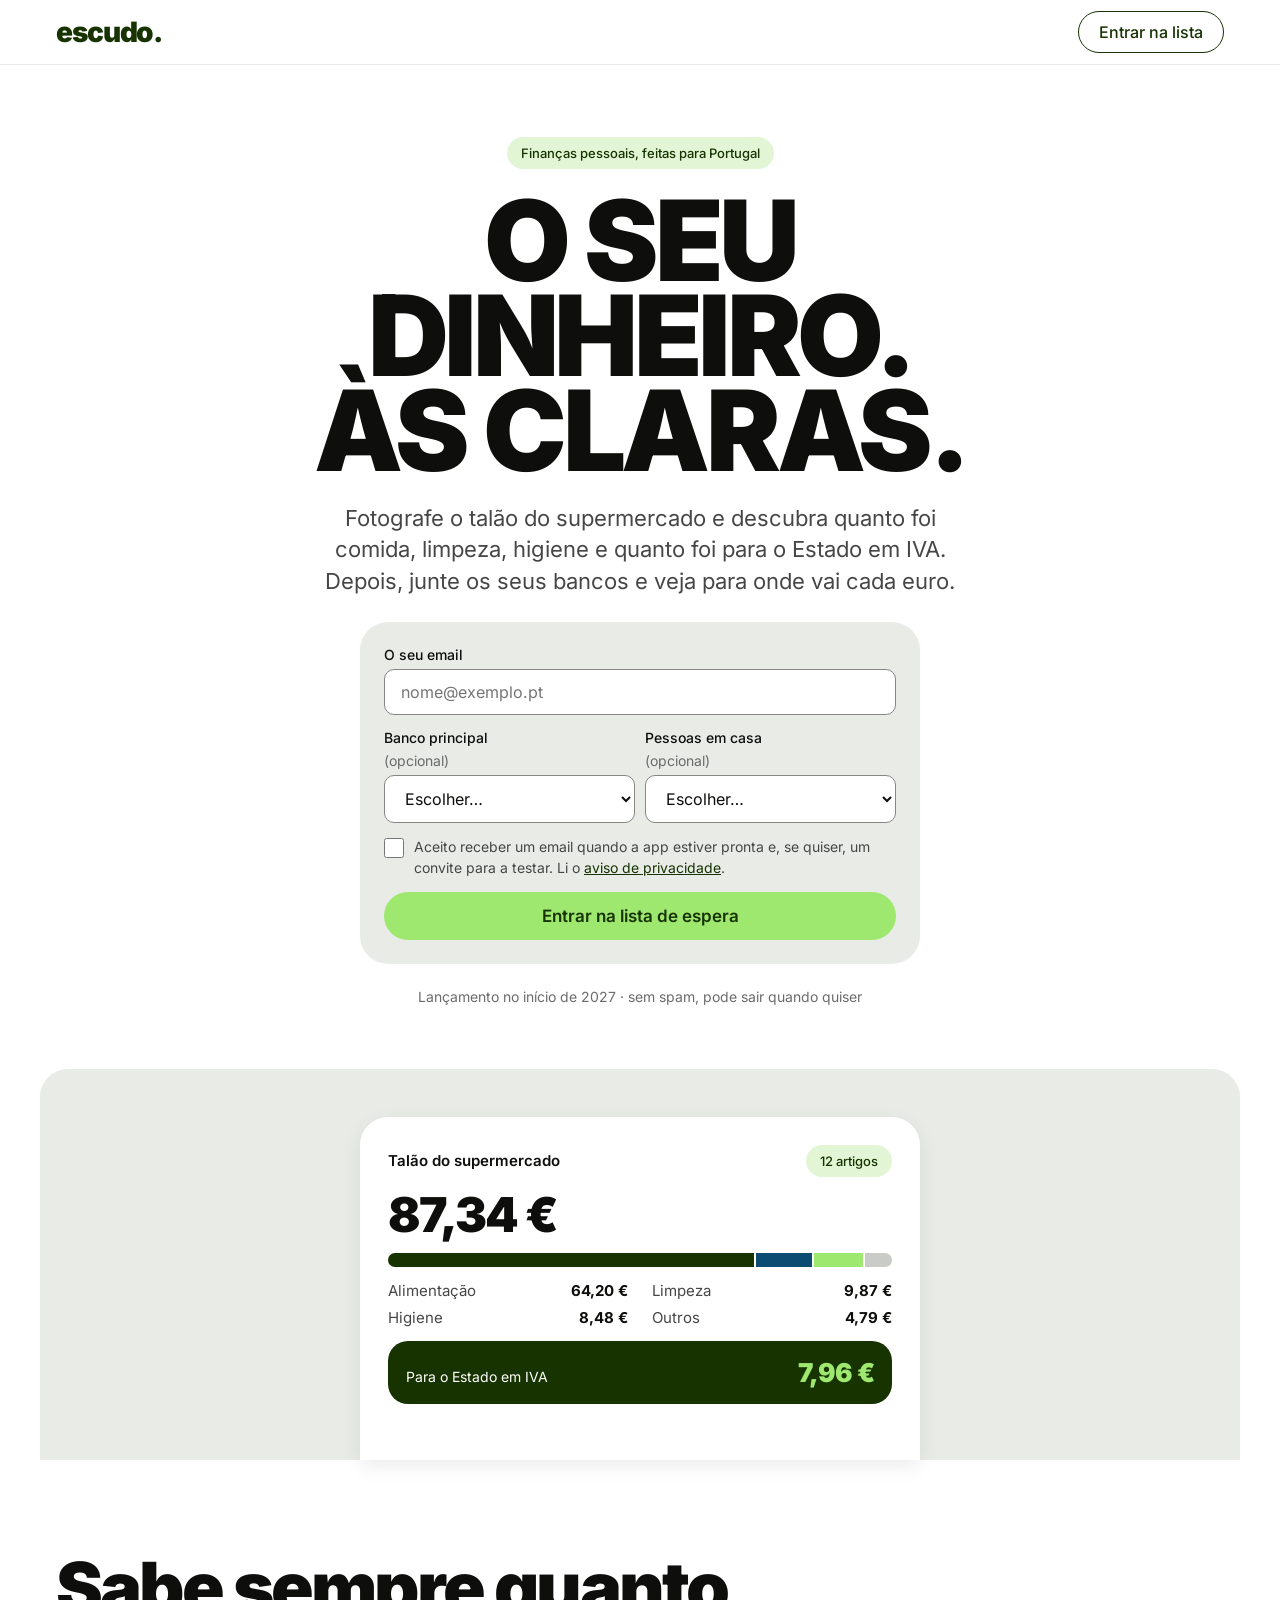
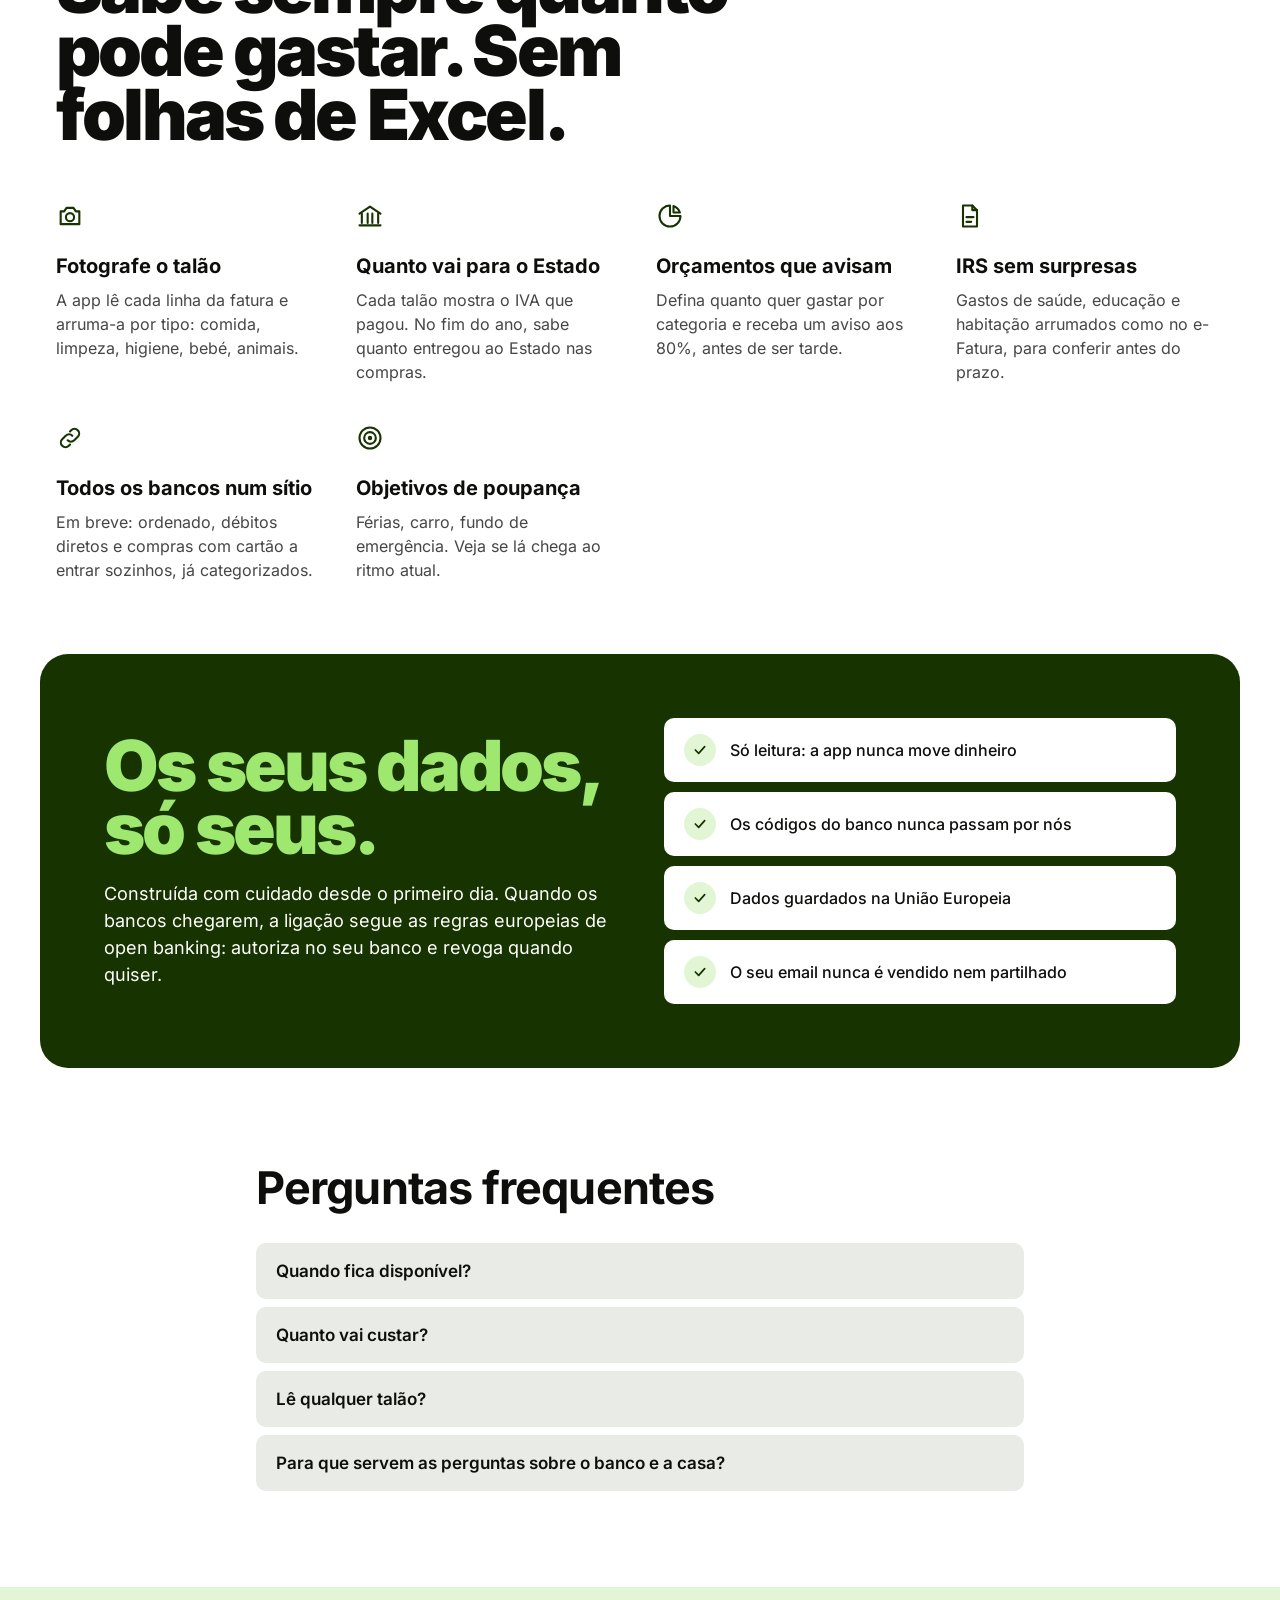
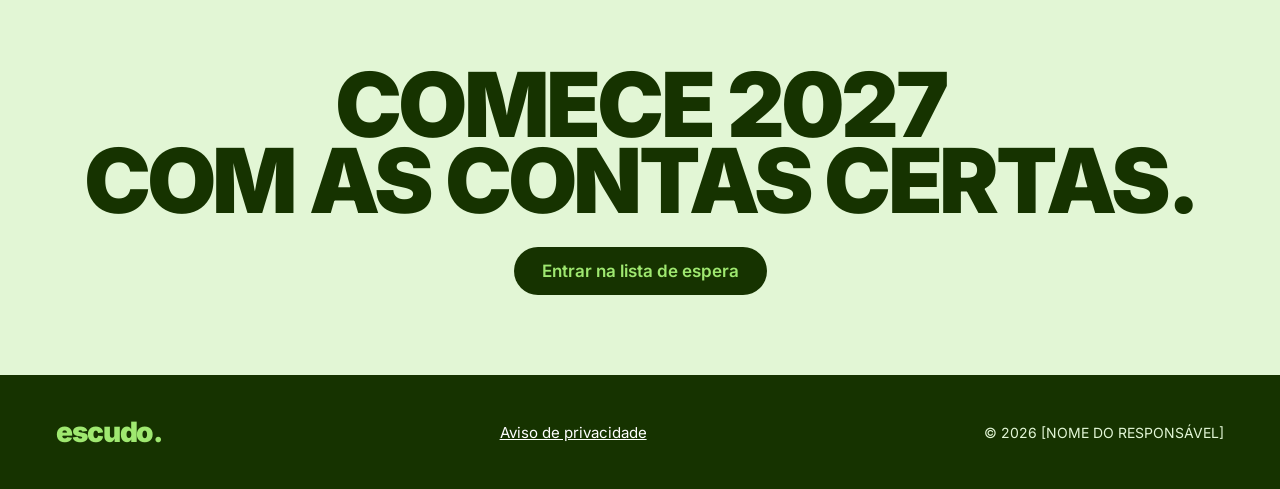
==== index.html @ c92a237f "Landing page e lista de espera Co-Authored-By: Claude Opus 5.5 <noreply@anthropic.com> Claude-Sessio" ====
<!doctype html>
<html lang="pt-PT">
<head>
<meta charset="utf-8">
<meta name="viewport" content="width=device-width, initial-scale=1">
<title>escudo · o seu dinheiro, às claras</title>
<meta name="description" content="Fotografe o talão do supermercado e descubra quanto foi comida, limpeza, higiene e quanto foi para o Estado em IVA. Entre na lista de espera.">
<style>
@font-face{font-family:Inter;font-style:normal;font-weight:400;font-display:swap;src:url(fontes/inter-400.woff2) format("woff2")}
@font-face{font-family:Inter;font-style:normal;font-weight:500;font-display:swap;src:url(fontes/inter-500.woff2) format("woff2")}
@font-face{font-family:Inter;font-style:normal;font-weight:600;font-display:swap;src:url(fontes/inter-600.woff2) format("woff2")}
@font-face{font-family:Inter;font-style:normal;font-weight:700;font-display:swap;src:url(fontes/inter-700.woff2) format("woff2")}
@font-face{font-family:Inter;font-style:normal;font-weight:900;font-display:swap;src:url(fontes/inter-900.woff2) format("woff2")}
:root{
  --forest:#163300;--lime:#9fe870;--spruce:#054d28;--linen:#e2f6d5;--blue:#0b4c72;
  --charcoal:#454745;--obsidian:#0e0f0c;--pebble:#868685;--slate:#6a6c6a;--fog:#e8ebe6;--paper:#fff;
}
*{box-sizing:border-box}
body{margin:0;background:var(--paper);color:var(--charcoal);font-family:Inter,system-ui,sans-serif;font-feature-settings:"calt"}
a{color:var(--forest)}a:hover{color:var(--spruce)}
.wrap{max-width:1200px;margin:0 auto;padding:0 16px}
.sr{position:absolute;width:1px;height:1px;overflow:hidden;clip:rect(0 0 0 0);white-space:nowrap}
header{position:sticky;top:0;z-index:2;background:var(--paper);border-bottom:1px solid var(--fog)}
header .wrap{min-height:64px;display:flex;align-items:center;justify-content:space-between;gap:12px}
.logo{font-size:28px;font-weight:900;letter-spacing:-.04em;color:var(--forest);text-decoration:none}
.btn{display:inline-flex;align-items:center;justify-content:center;padding:14px 28px;border-radius:9999px;border:none;font:600 17px Inter,sans-serif;text-decoration:none;cursor:pointer}
.btn-lime{background:var(--lime);color:var(--forest)}
.btn-outline{background:var(--paper);color:var(--forest);border:1px solid var(--forest);padding:10px 20px;font-weight:500;font-size:16px}
.tag{display:inline-block;padding:8px 14px;border-radius:9999px;background:var(--linen);color:var(--forest);font-size:13px;font-weight:500}
.display{margin:0;font-weight:900;letter-spacing:-.04em;line-height:.85;color:var(--obsidian)}
.hero{padding:72px 16px 0;text-align:center}
.hero .inner{max-width:760px;margin:0 auto;display:flex;flex-direction:column;align-items:center;gap:24px}
.hero h1{font-size:clamp(52px,9vw,112px);text-transform:uppercase}
.lead{margin:0;max-width:640px;font-size:clamp(18px,2vw,22px);line-height:1.45}
.signup{width:100%;max-width:560px;background:var(--fog);border-radius:28px;padding:24px;display:flex;flex-direction:column;gap:14px;text-align:left}
.signup .row{display:flex;flex-wrap:wrap;gap:10px}
.signup .row > *{flex:1 1 200px}
.field{display:flex;flex-direction:column;gap:6px;font-size:14px;font-weight:500;color:var(--obsidian)}
.field input,.field select{width:100%;padding:12px 16px;border:1px solid var(--pebble);border-radius:10px;background:var(--paper);font:400 16px Inter,sans-serif;color:var(--obsidian)}
.field input:focus,.field select:focus{outline:none;border-color:var(--forest)}
.opt{font-weight:400;color:var(--slate)}
.consent{display:flex;gap:10px;align-items:flex-start;font-size:14px;line-height:1.45}
.consent input{width:20px;height:20px;margin:1px 0 0;accent-color:var(--forest);flex-shrink:0}
.hp{position:absolute;left:-9999px}
.msg{margin:0;padding:12px 16px;border-radius:10px;font-size:15px;line-height:1.4}
.msg.ok{background:var(--forest);color:var(--paper)}
.msg.ok strong{color:var(--lime)}
.msg.err{background:#fbe5e6;color:#a3161d}
.small{margin:0;font-size:14px;color:var(--slate)}
.show{margin:64px auto 0;max-width:1200px;background:var(--fog);border-radius:28px 28px 0 0;padding:48px 16px 0;display:flex;justify-content:center}
.card{width:100%;max-width:560px;background:var(--paper);border-radius:28px 28px 0 0;box-shadow:rgba(0,0,0,.08) 0 6px 20px 0;padding:28px;display:flex;flex-direction:column;gap:14px;text-align:left}
.card .top{display:flex;justify-content:space-between;align-items:center;gap:12px;font-size:15px;font-weight:600;color:var(--obsidian)}
.bar{display:flex;height:14px;border-radius:9999px;overflow:hidden;gap:2px}
.legend{display:grid;grid-template-columns:repeat(2,minmax(0,1fr));gap:8px 24px;font-size:15px}
.legend span{display:flex;justify-content:space-between}
.legend strong{color:var(--obsidian)}
.state{background:var(--forest);border-radius:20px;padding:16px 18px;display:flex;justify-content:space-between;align-items:baseline;color:var(--paper);font-size:14px;margin-bottom:28px}
.state b{font-size:26px;font-weight:900;letter-spacing:-.03em;color:var(--lime)}
section.block{padding:96px 16px 72px}
h2.big{margin:0;font-size:clamp(40px,5.5vw,72px);line-height:.9;font-weight:900;letter-spacing:-.04em;color:var(--obsidian)}
.grid{display:grid;grid-template-columns:repeat(auto-fit,minmax(260px,1fr));gap:40px 32px;margin-top:56px}
.grid h3{margin:20px 0 10px;font-size:20px;font-weight:700;color:var(--obsidian)}
.grid p{margin:0;font-size:16px;line-height:1.5}
.dark{max-width:1200px;margin:0 auto;background:var(--forest);border-radius:28px;padding:clamp(32px,5vw,64px);display:grid;grid-template-columns:repeat(auto-fit,minmax(300px,1fr));gap:48px;align-items:center}
.dark h2{margin:0 0 20px;font-size:clamp(40px,5.5vw,72px);line-height:.9;font-weight:900;letter-spacing:-.04em;color:var(--lime)}
.dark p{margin:0;font-size:18px;line-height:1.5;color:var(--paper)}
.checks{list-style:none;margin:0;padding:0;display:flex;flex-direction:column;gap:10px}
.checks li{background:var(--paper);border-radius:10px;padding:16px 20px;display:flex;gap:14px;align-items:center;font-size:16px;font-weight:500;color:var(--obsidian)}
.checks li span{width:32px;height:32px;border-radius:9999px;background:var(--linen);display:flex;align-items:center;justify-content:center;flex-shrink:0}
.faq{max-width:800px;margin:0 auto;padding:96px 16px;display:flex;flex-direction:column;gap:8px}
.faq h2{margin:0 0 24px;font-size:clamp(32px,4vw,45px);line-height:1.05;font-weight:700;letter-spacing:-.02em;color:var(--obsidian)}
details{border-radius:10px;background:var(--fog);padding:18px 20px}
summary{cursor:pointer;list-style:none;font-size:17px;font-weight:600;color:var(--obsidian)}
summary::-webkit-details-marker{display:none}
details p{margin:12px 0 0;font-size:16px;line-height:1.5}
.final{background:var(--linen);padding:80px 16px;text-align:center}
.final h2{margin:0 0 28px;font-size:clamp(44px,7vw,96px);line-height:.85;font-weight:900;letter-spacing:-.04em;text-transform:uppercase;color:var(--forest)}
.final .btn{background:var(--forest);color:var(--lime)}
footer{background:var(--forest);padding:40px 16px}
footer .wrap{display:flex;flex-wrap:wrap;justify-content:space-between;align-items:center;gap:20px}
footer a{color:var(--paper);font-size:15px}
footer .logo{color:var(--lime)}
footer small{font-size:14px;color:var(--linen)}
</style>
</head>
<body>
<header>
  <div class="wrap">
    <a class="logo" href="#">escudo.</a>
    <a class="btn btn-outline" href="#lista">Entrar na lista</a>
  </div>
</header>

<main>
  <section class="hero" aria-labelledby="titulo">
    <div class="inner">
      <span class="tag">Finanças pessoais, feitas para Portugal</span>
      <h1 id="titulo" class="display">O seu dinheiro.<br>Às claras.</h1>
      <p class="lead">Fotografe o talão do supermercado e descubra quanto foi comida, limpeza, higiene e quanto foi para o Estado em IVA. Depois, junte os seus bancos e veja para onde vai cada euro.</p>

      <form id="lista" class="signup" novalidate aria-label="Lista de espera">
        <label class="field">O seu email
          <input id="email" name="email" type="email" autocomplete="email" required maxlength="254" placeholder="nome@exemplo.pt">
        </label>
        <div class="row">
          <label class="field">Banco principal <span class="opt">(opcional)</span>
            <select id="banco" name="banco">
              <option value="">Escolher…</option>
              <option>Caixa Geral de Depósitos</option>
              <option>Millennium BCP</option>
              <option>Santander</option>
              <option>Novo Banco</option>
              <option>BPI</option>
              <option>Crédito Agrícola</option>
              <option>Montepio</option>
              <option>ActivoBank</option>
              <option>Revolut</option>
              <option>Outro</option>
            </select>
          </label>
          <label class="field">Pessoas em casa <span class="opt">(opcional)</span>
            <select id="pessoas" name="pessoas">
              <option value="">Escolher…</option>
              <option value="1">1</option>
              <option value="2">2</option>
              <option value="3">3</option>
              <option value="4">4</option>
              <option value="5">5</option>
              <option value="6">6 ou mais</option>
            </select>
          </label>
        </div>
        <label class="hp" aria-hidden="true">Não preencher <input id="website" name="website" type="text" tabindex="-1" autocomplete="off"></label>
        <label class="consent">
          <input id="consentimento" name="consentimento" type="checkbox" required>
          <span>Aceito receber um email quando a app estiver pronta e, se quiser, um convite para a testar. Li o <a href="privacidade.html">aviso de privacidade</a>.</span>
        </label>
        <button class="btn btn-lime" type="submit" id="enviar">Entrar na lista de espera</button>
        <p id="msg" class="msg" role="status" aria-live="polite" hidden></p>
      </form>
      <p class="small">Lançamento no início de 2027 · sem spam, pode sair quando quiser</p>
    </div>

    <div class="show" aria-hidden="true">
      <div class="card">
        <div class="top"><span>Talão do supermercado</span><span class="tag">12 artigos</span></div>
        <span class="display" style="font-size:48px;line-height:1">87,34 €</span>
        <div class="bar"><span style="width:73.5%;background:#163300"></span><span style="width:11.3%;background:#0b4c72"></span><span style="width:9.7%;background:#9fe870"></span><span style="width:5.5%;background:#c8cbc6"></span></div>
        <div class="legend">
          <span><span>Alimentação</span><strong>64,20 €</strong></span>
          <span><span>Limpeza</span><strong>9,87 €</strong></span>
          <span><span>Higiene</span><strong>8,48 €</strong></span>
          <span><span>Outros</span><strong>4,79 €</strong></span>
        </div>
        <div class="state"><span>Para o Estado em IVA</span><b>7,96 €</b></div>
      </div>
    </div>
  </section>

  <section class="block" aria-labelledby="func">
    <div class="wrap">
      <h2 id="func" class="big" style="max-width:780px">Sabe sempre quanto pode gastar. Sem folhas de Excel.</h2>
      <div class="grid">
        <div>
          <svg width="28" height="28" viewBox="0 0 24 24" fill="none" stroke="#163300" stroke-width="1.8" stroke-linecap="round" stroke-linejoin="round" aria-hidden="true"><path d="M4 8h3l2-3h6l2 3h3v11H4z"/><circle cx="12" cy="13" r="3.5"/></svg>
          <h3>Fotografe o talão</h3>
          <p>A app lê cada linha da fatura e arruma-a por tipo: comida, limpeza, higiene, bebé, animais.</p>
        </div>
        <div>
          <svg width="28" height="28" viewBox="0 0 24 24" fill="none" stroke="#163300" stroke-width="1.8" stroke-linecap="round" stroke-linejoin="round" aria-hidden="true"><path d="M3 10 12 4l9 6"/><path d="M5 10v8M10 10v8M14 10v8M19 10v8M3 20h18"/></svg>
          <h3>Quanto vai para o Estado</h3>
          <p>Cada talão mostra o IVA que pagou. No fim do ano, sabe quanto entregou ao Estado nas compras.</p>
        </div>
        <div>
          <svg width="28" height="28" viewBox="0 0 24 24" fill="none" stroke="#163300" stroke-width="1.8" stroke-linecap="round" stroke-linejoin="round" aria-hidden="true"><path d="M12 3a9 9 0 1 0 9 9h-9z"/><path d="M15 3.5A9 9 0 0 1 20.5 9H15z"/></svg>
          <h3>Orçamentos que avisam</h3>
          <p>Defina quanto quer gastar por categoria e receba um aviso aos 80%, antes de ser tarde.</p>
        </div>
        <div>
          <svg width="28" height="28" viewBox="0 0 24 24" fill="none" stroke="#163300" stroke-width="1.8" stroke-linecap="round" stroke-linejoin="round" aria-hidden="true"><path d="M14 3H6v18h12V7z"/><path d="M14 3v4h4"/><path d="M9 13h6M9 17h4"/></svg>
          <h3>IRS sem surpresas</h3>
          <p>Gastos de saúde, educação e habitação arrumados como no e-Fatura, para conferir antes do prazo.</p>
        </div>
        <div>
          <svg width="28" height="28" viewBox="0 0 24 24" fill="none" stroke="#163300" stroke-width="1.8" stroke-linecap="round" stroke-linejoin="round" aria-hidden="true"><path d="M10 14a4 4 0 0 0 5.66 0l3-3a4 4 0 0 0-5.66-5.66l-1 1"/><path d="M14 10a4 4 0 0 0-5.66 0l-3 3a4 4 0 0 0 5.66 5.66l1-1"/></svg>
          <h3>Todos os bancos num sítio</h3>
          <p>Em breve: ordenado, débitos diretos e compras com cartão a entrar sozinhos, já categorizados.</p>
        </div>
        <div>
          <svg width="28" height="28" viewBox="0 0 24 24" fill="none" stroke="#163300" stroke-width="1.8" stroke-linecap="round" stroke-linejoin="round" aria-hidden="true"><circle cx="12" cy="12" r="9"/><circle cx="12" cy="12" r="5"/><circle cx="12" cy="12" r="1"/></svg>
          <h3>Objetivos de poupança</h3>
          <p>Férias, carro, fundo de emergência. Veja se lá chega ao ritmo atual.</p>
        </div>
      </div>
    </div>
  </section>

  <section style="padding:0 16px" aria-labelledby="seg">
    <div class="dark">
      <div>
        <h2 id="seg">Os seus dados, só seus.</h2>
        <p>Construída com cuidado desde o primeiro dia. Quando os bancos chegarem, a ligação segue as regras europeias de open banking: autoriza no seu banco e revoga quando quiser.</p>
      </div>
      <ul class="checks">
        <li><span><svg width="16" height="16" viewBox="0 0 24 24" fill="none" stroke="#163300" stroke-width="2.6" stroke-linecap="round" stroke-linejoin="round" aria-hidden="true"><path d="m5 12 5 5 9-10"/></svg></span>Só leitura: a app nunca move dinheiro</li>
        <li><span><svg width="16" height="16" viewBox="0 0 24 24" fill="none" stroke="#163300" stroke-width="2.6" stroke-linecap="round" stroke-linejoin="round" aria-hidden="true"><path d="m5 12 5 5 9-10"/></svg></span>Os códigos do banco nunca passam por nós</li>
        <li><span><svg width="16" height="16" viewBox="0 0 24 24" fill="none" stroke="#163300" stroke-width="2.6" stroke-linecap="round" stroke-linejoin="round" aria-hidden="true"><path d="m5 12 5 5 9-10"/></svg></span>Dados guardados na União Europeia</li>
        <li><span><svg width="16" height="16" viewBox="0 0 24 24" fill="none" stroke="#163300" stroke-width="2.6" stroke-linecap="round" stroke-linejoin="round" aria-hidden="true"><path d="m5 12 5 5 9-10"/></svg></span>O seu email nunca é vendido nem partilhado</li>
      </ul>
    </div>
  </section>

  <section class="faq" aria-labelledby="perg">
    <h2 id="perg">Perguntas frequentes</h2>
    <details><summary>Quando fica disponível?</summary><p>Estamos a testar com um grupo pequeno de famílias e contamos abrir no início de 2027. Quem está na lista é avisado primeiro e pode ser convidado para os testes.</p></details>
    <details><summary>Quanto vai custar?</summary><p>Vai haver uma versão gratuita. Os detalhes do plano pago ainda estão a ser definidos e quem está na lista sabe antes de todos.</p></details>
    <details><summary>Lê qualquer talão?</summary><p>O objetivo é ler faturas impressas dos principais supermercados portugueses. Quando não tiver a certeza sobre um artigo, pergunta-lhe e aprende com a resposta.</p></details>
    <details><summary>Para que servem as perguntas sobre o banco e a casa?</summary><p>São opcionais. Ajudam-nos a decidir que bancos ligar primeiro e a perceber que famílias estão interessadas.</p></details>
  </section>

  <section class="final" aria-labelledby="fim">
    <h2 id="fim">Comece 2027<br>com as contas certas.</h2>
    <a class="btn" href="#lista">Entrar na lista de espera</a>
  </section>
</main>

<footer>
  <div class="wrap">
    <span class="logo">escudo.</span>
    <a href="privacidade.html">Aviso de privacidade</a>
    <small>© 2026 [NOME DO RESPONSÁVEL]</small>
  </div>
</footer>

<script>
(function () {
  var URL_API = 'https://wviluzhxzxlnoyiubkgg.supabase.co/rest/v1/lista_espera';
  var CHAVE = 'sb_publishable_1zpU5ThxRiaCvQeI95HBmw_uHxWhIW_';
  var form = document.getElementById('lista');
  var msg = document.getElementById('msg');
  var botao = document.getElementById('enviar');

  function mostrar(texto, tipo) {
    msg.hidden = false;
    msg.className = 'msg ' + tipo;
    msg.innerHTML = texto;
  }

  function origem() {
    try {
      var p = new URLSearchParams(location.search);
      return (p.get('utm_source') || p.get('origem') || document.referrer.split('/')[2] || 'direto').slice(0, 100);
    } catch (e) { return 'direto'; }
  }

  form.addEventListener('submit', function (ev) {
    ev.preventDefault();
    var email = document.getElementById('email').value.trim();
    var consent = document.getElementById('consentimento').checked;
    if (document.getElementById('website').value) { mostrar('<strong>Está na lista.</strong> Obrigado!', 'ok'); return; }
    if (!/^[^@\s]+@[^@\s]+\.[^@\s]+$/.test(email)) { mostrar('Confirme o seu email, parece ter um erro.', 'err'); document.getElementById('email').focus(); return; }
    if (!consent) { mostrar('Para entrar na lista, precisa de aceitar receber o nosso email.', 'err'); return; }

    var pessoas = document.getElementById('pessoas').value;
    var dados = {
      email: email,
      banco: document.getElementById('banco').value || null,
      pessoas_em_casa: pessoas ? parseInt(pessoas, 10) : null,
      consentimento: true,
      origem: origem()
    };

    botao.disabled = true;
    botao.textContent = 'A enviar…';
    fetch(URL_API, {
      method: 'POST',
      headers: { apikey: CHAVE, 'Content-Type': 'application/json', Prefer: 'return=minimal' },
      body: JSON.stringify(dados)
    }).then(function (r) {
      if (r.status === 201 || r.status === 409) {
        form.querySelectorAll('input, select, button').forEach(function (el) { el.disabled = true; });
        botao.textContent = 'Inscrito';
        mostrar('<strong>Está na lista.</strong> Avisamos por email quando a app estiver pronta.', 'ok');
      } else {
        throw new Error('estado ' + r.status);
      }
    }).catch(function () {
      botao.disabled = false;
      botao.textContent = 'Entrar na lista de espera';
      mostrar('Não conseguimos guardar agora. Tente de novo daqui a pouco.', 'err');
    });
  });
})();
</script>
</body>
</html>
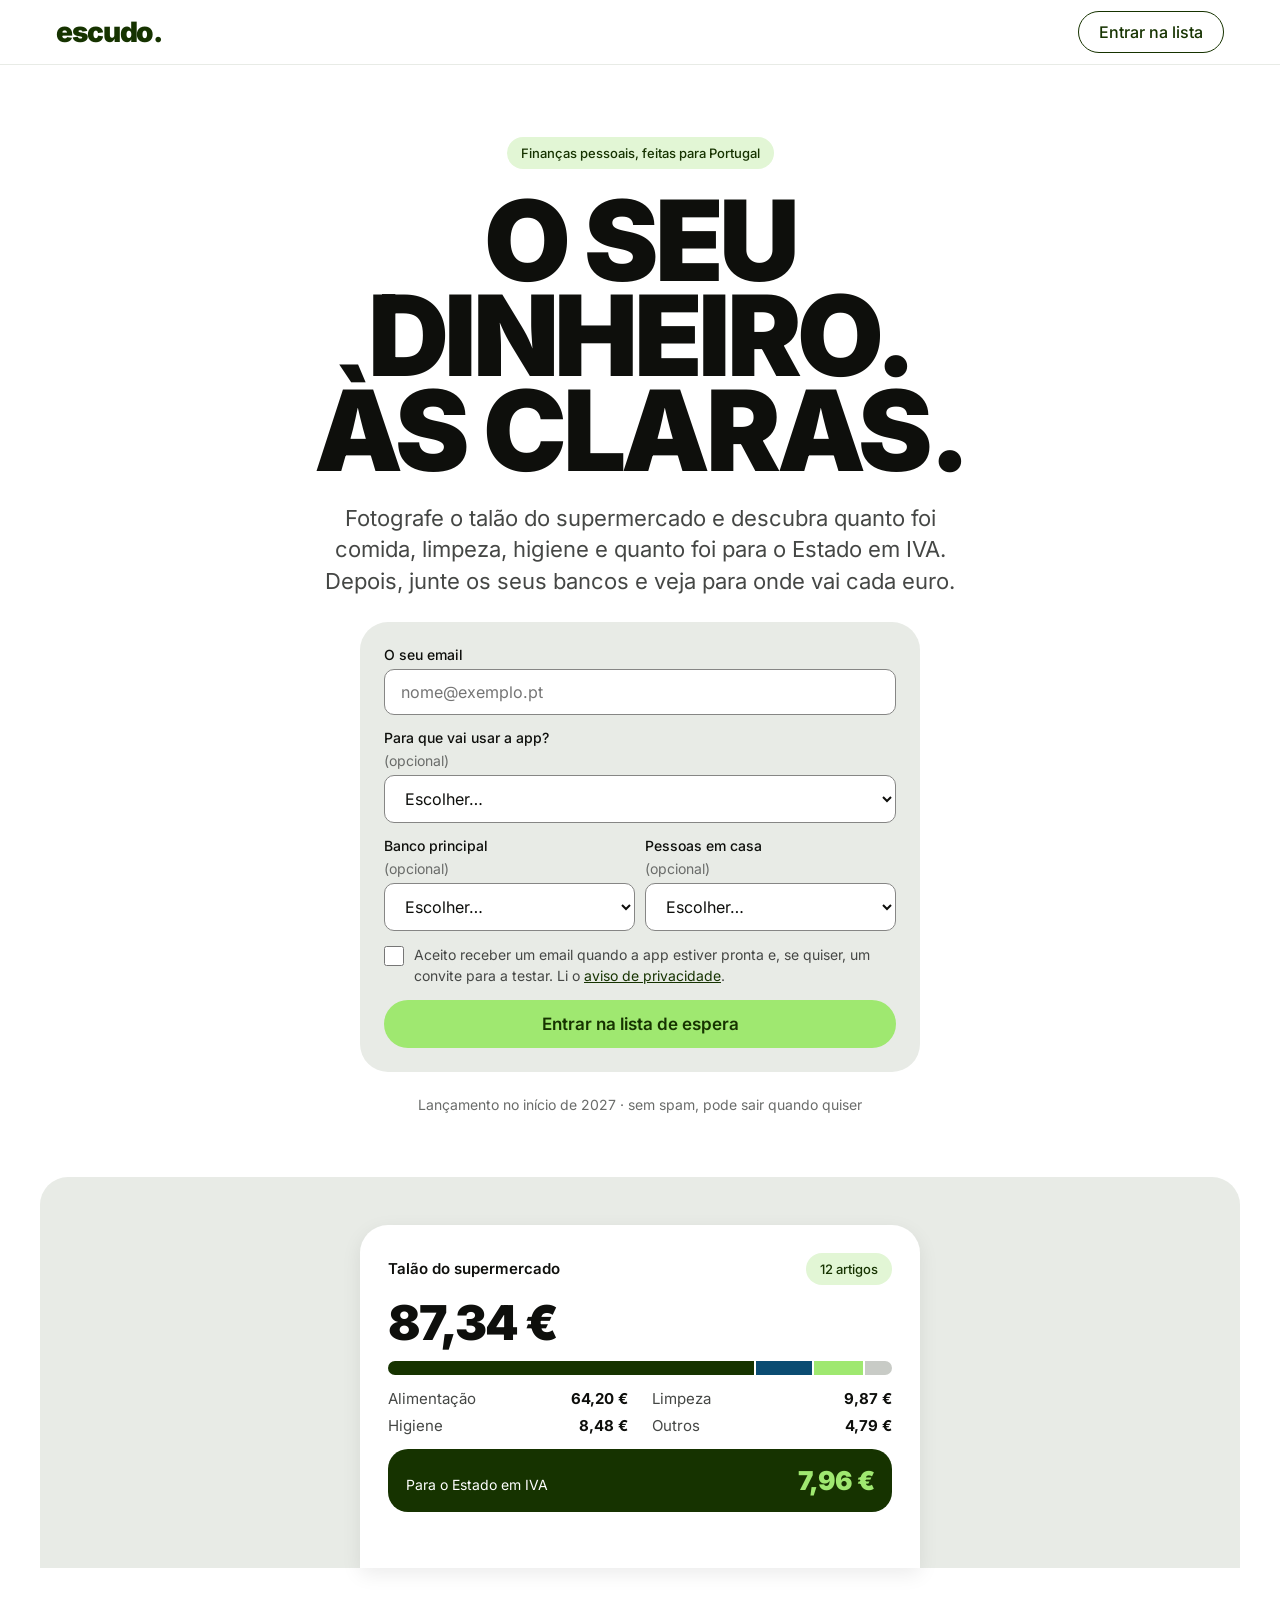
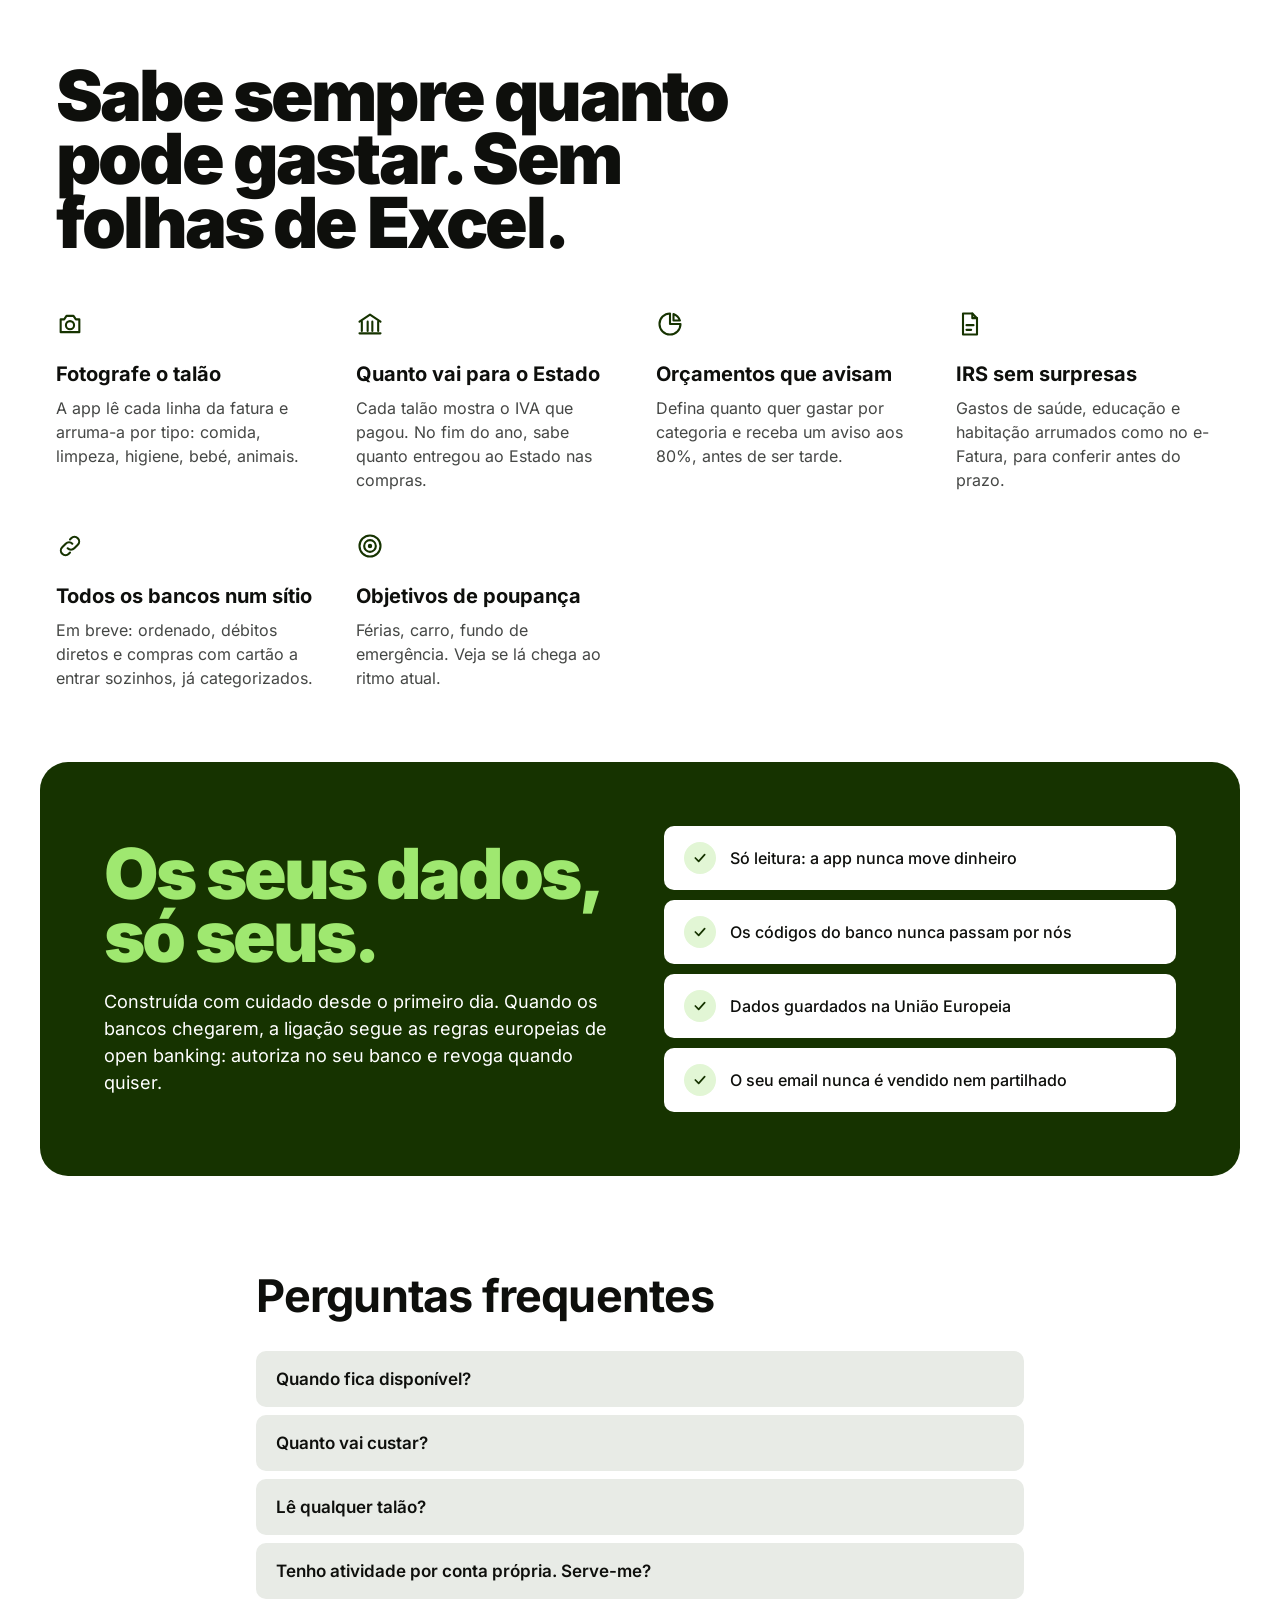
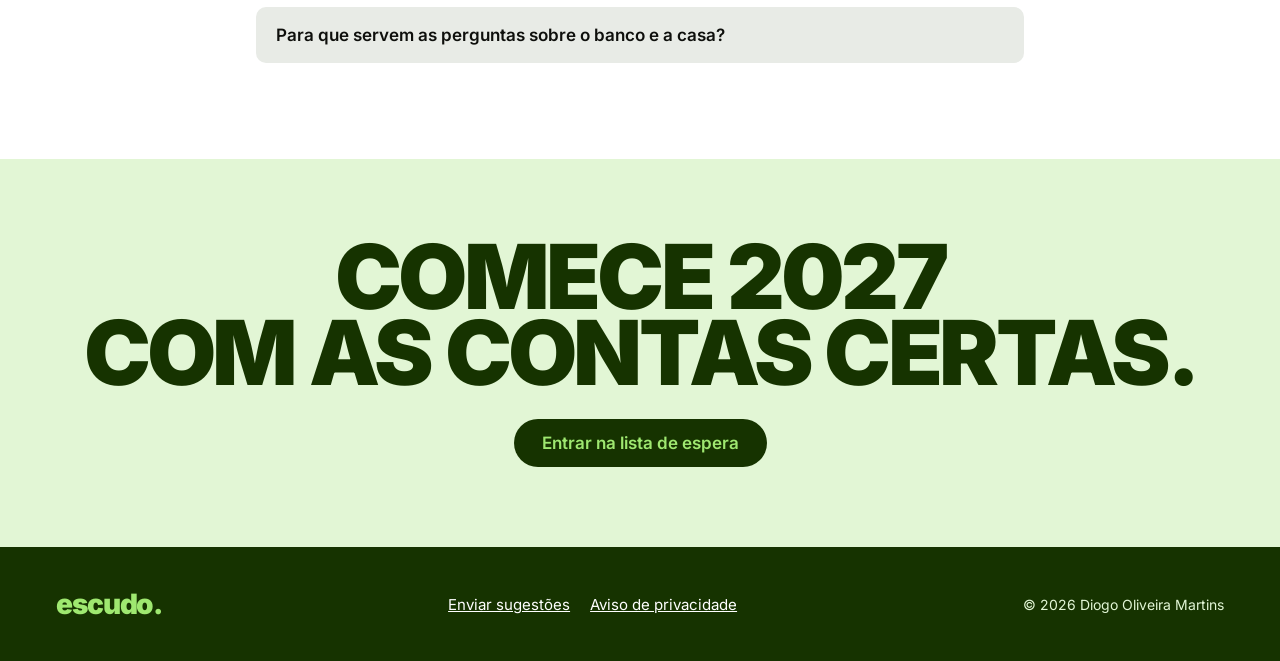
==== commit d7c8849f: "Responsável pelos dados, perfil de utilizador e página de sugestões Co-Authored-By: Claude Opus 5.5 " ====
--- a/index.html
+++ b/index.html
@@ -102,6 +102,15 @@
         <label class="field">O seu email
           <input id="email" name="email" type="email" autocomplete="email" required maxlength="254" placeholder="nome@exemplo.pt">
         </label>
+        <label class="field">Para que vai usar a app? <span class="opt">(opcional)</span>
+          <select id="perfil" name="perfil">
+            <option value="">Escolher…</option>
+            <option value="particular">Só para a casa (particular)</option>
+            <option value="independente_simplificado">Casa e trabalho independente (recibos verdes)</option>
+            <option value="eni_contabilidade_organizada">Casa e empresa em nome individual, com contabilidade organizada</option>
+            <option value="sociedade">Casa e uma empresa (sociedade)</option>
+          </select>
+        </label>
         <div class="row">
           <label class="field">Banco principal <span class="opt">(opcional)</span>
             <select id="banco" name="banco">
@@ -215,6 +224,7 @@
     <details><summary>Quando fica disponível?</summary><p>Estamos a testar com um grupo pequeno de famílias e contamos abrir no início de 2027. Quem está na lista é avisado primeiro e pode ser convidado para os testes.</p></details>
     <details><summary>Quanto vai custar?</summary><p>Vai haver uma versão gratuita. Os detalhes do plano pago ainda estão a ser definidos e quem está na lista sabe antes de todos.</p></details>
     <details><summary>Lê qualquer talão?</summary><p>O objetivo é ler faturas impressas dos principais supermercados portugueses. Quando não tiver a certeza sobre um artigo, pergunta-lhe e aprende com a resposta.</p></details>
+    <details><summary>Tenho atividade por conta própria. Serve-me?</summary><p>Estamos a preparar uma versão para trabalhadores independentes e empresários em nome individual, incluindo com contabilidade organizada. A ideia é separar as despesas da atividade das da casa, guardar as faturas com o NIF certo e enviá-las ao seu contabilista sem papelada. Indique o seu caso ao inscrever-se: ajuda-nos a decidir o que construir primeiro.</p></details>
     <details><summary>Para que servem as perguntas sobre o banco e a casa?</summary><p>São opcionais. Ajudam-nos a decidir que bancos ligar primeiro e a perceber que famílias estão interessadas.</p></details>
   </section>
 
@@ -227,8 +237,8 @@
 <footer>
   <div class="wrap">
     <span class="logo">escudo.</span>
-    <a href="privacidade.html">Aviso de privacidade</a>
-    <small>© 2026 [NOME DO RESPONSÁVEL]</small>
+    <span style="display:flex;gap:20px;flex-wrap:wrap"><a href="sugestoes.html">Enviar sugestões</a><a href="privacidade.html">Aviso de privacidade</a></span>
+    <small>© 2026 Diogo Oliveira Martins</small>
   </div>
 </footer>
 
@@ -266,6 +276,7 @@
       email: email,
       banco: document.getElementById('banco').value || null,
       pessoas_em_casa: pessoas ? parseInt(pessoas, 10) : null,
+      perfil: document.getElementById('perfil').value || null,
       consentimento: true,
       origem: origem()
     };
@@ -280,7 +291,7 @@
       if (r.status === 201 || r.status === 409) {
         form.querySelectorAll('input, select, button').forEach(function (el) { el.disabled = true; });
         botao.textContent = 'Inscrito';
-        mostrar('<strong>Está na lista.</strong> Avisamos por email quando a app estiver pronta.', 'ok');
+        mostrar('<strong>Está na lista.</strong> Avisamos por email quando a app estiver pronta. Tem uma ideia? <a href="sugestoes.html" style="color:#9fe870">Conte-nos</a>.', 'ok');
       } else {
         throw new Error('estado ' + r.status);
       }
